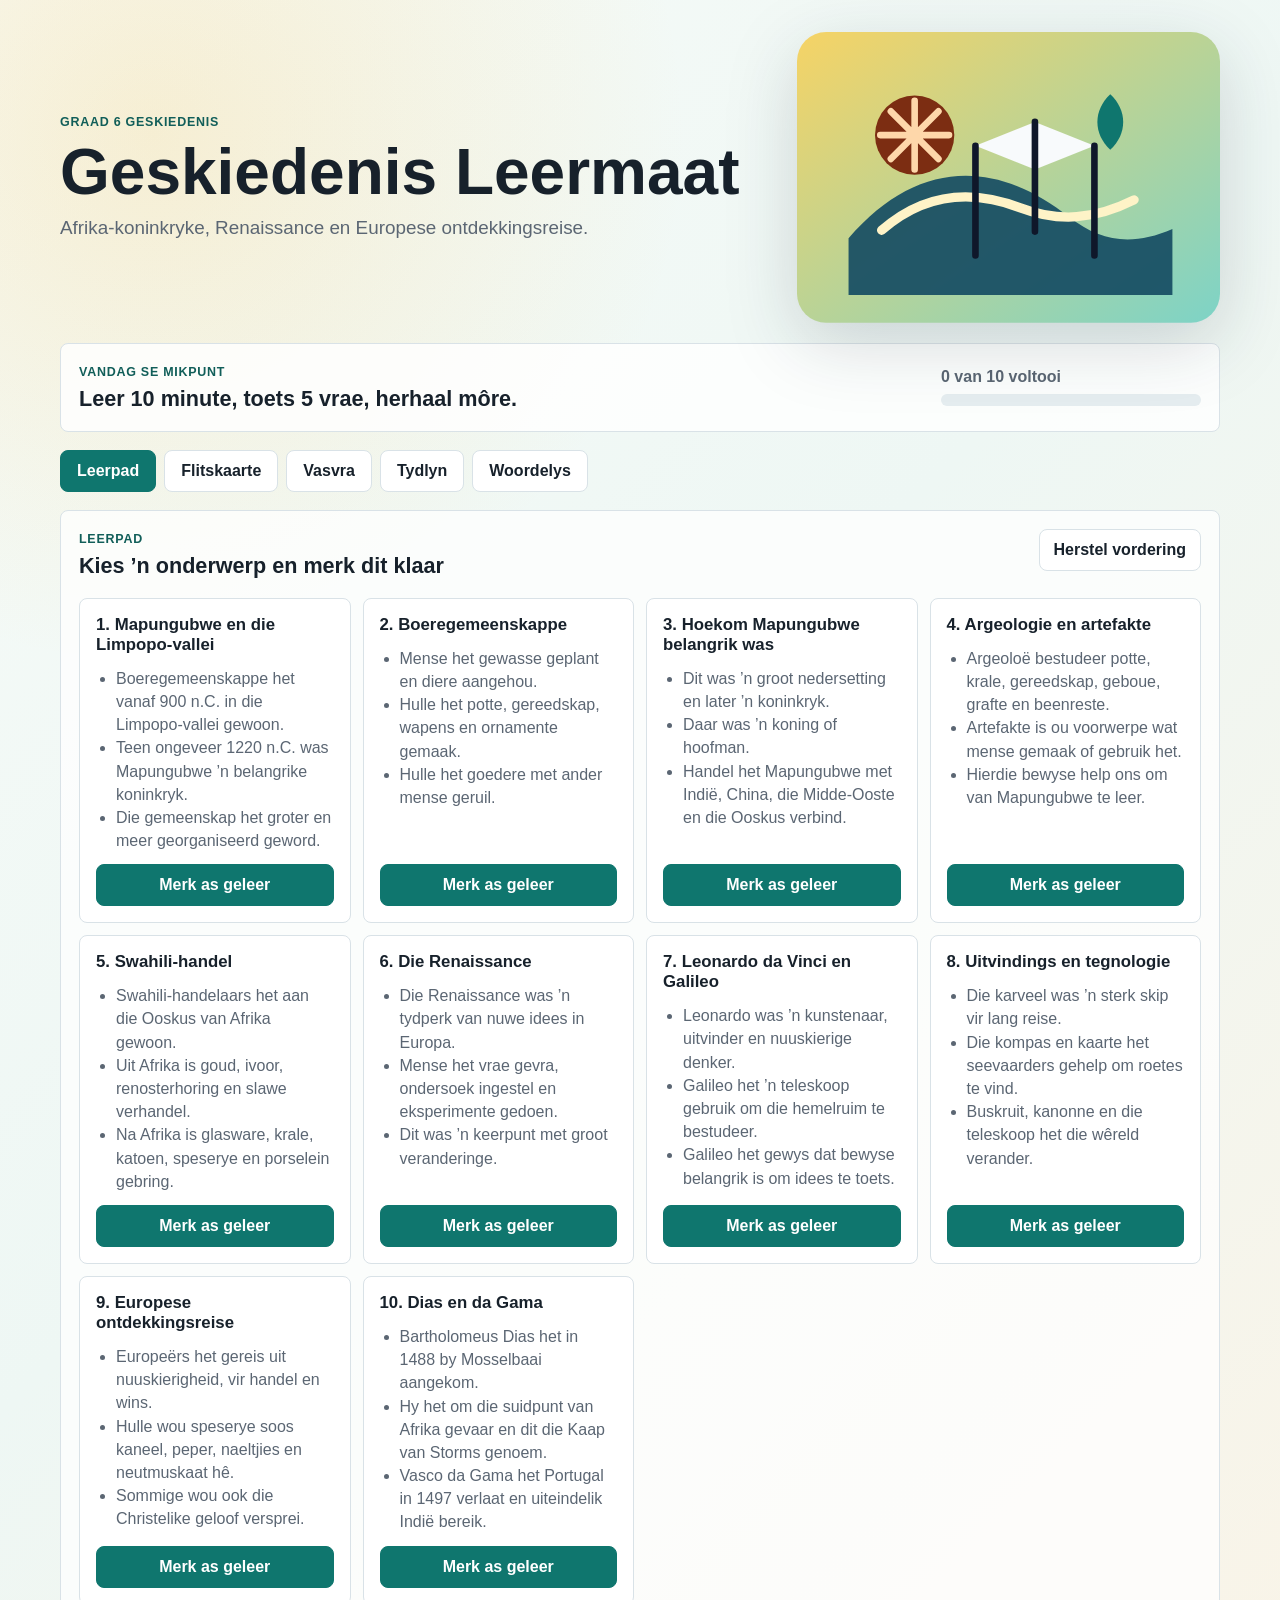
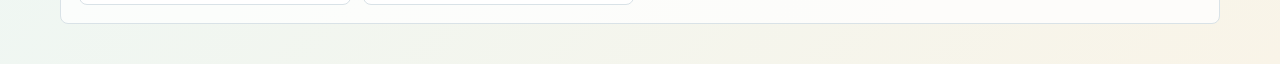
==== index.html @ b6f8f892 "Add Afrikaans history study app" ====
<!doctype html>
<html lang="af">
  <head>
    <meta charset="utf-8">
    <meta name="viewport" content="width=device-width, initial-scale=1">
    <title>Graad 6 Geskiedenis Leermaat</title>
    <link rel="stylesheet" href="styles.css">
  </head>
  <body>
    <header class="app-header">
      <div class="title-block">
        <span class="subject-chip">Graad 6 Geskiedenis</span>
        <h1>Geskiedenis Leermaat</h1>
        <p>Afrika-koninkryke, Renaissance en Europese ontdekkingsreise.</p>
      </div>
      <div class="hero-art" aria-hidden="true">
        <svg viewBox="0 0 320 220" role="img">
          <defs>
            <linearGradient id="sky" x1="0" x2="1" y1="0" y2="1">
              <stop offset="0" stop-color="#f6d365"></stop>
              <stop offset="1" stop-color="#7dd3c7"></stop>
            </linearGradient>
          </defs>
          <rect width="320" height="220" rx="22" fill="url(#sky)"></rect>
          <path d="M39 156c51-59 110-61 167-16 24 19 48 22 78 9v50H39z" fill="#164e63" opacity=".92"></path>
          <path d="M64 150c31-27 66-32 105-17 29 11 56 9 86-6" fill="none" stroke="#fef3c7" stroke-width="7" stroke-linecap="round"></path>
          <path d="M180 68l45 18-45 18-45-18z" fill="#f8fafc"></path>
          <path d="M180 68v83M135 86v83M225 86v83" stroke="#0f172a" stroke-width="5" stroke-linecap="round"></path>
          <circle cx="89" cy="78" r="30" fill="#7c2d12"></circle>
          <path d="M89 52v52M63 78h52M71 60l36 36M107 60L71 96" stroke="#fed7aa" stroke-width="5" stroke-linecap="round"></path>
          <path d="M237 47c13 12 13 30 0 42-13-12-13-30 0-42z" fill="#0f766e"></path>
        </svg>
      </div>
    </header>

    <main>
      <section class="progress-panel" aria-label="Vordering">
        <div>
          <span class="eyebrow">Vandag se mikpunt</span>
          <h2>Leer 10 minute, toets 5 vrae, herhaal môre.</h2>
        </div>
        <div class="progress-card">
          <span id="progressText">0 van 0 voltooi</span>
          <div class="progress-track">
            <span id="progressBar"></span>
          </div>
        </div>
      </section>

      <nav class="tabs" aria-label="Afdelings">
        <button class="tab is-active" data-view="learn">Leerpad</button>
        <button class="tab" data-view="cards">Flitskaarte</button>
        <button class="tab" data-view="quiz">Vasvra</button>
        <button class="tab" data-view="timeline">Tydlyn</button>
        <button class="tab" data-view="words">Woordelys</button>
      </nav>

      <section id="learn" class="view is-active" aria-labelledby="learnTitle">
        <div class="view-heading">
          <div>
            <span class="eyebrow">Leerpad</span>
            <h2 id="learnTitle">Kies ’n onderwerp en merk dit klaar</h2>
          </div>
          <button id="resetProgress" class="secondary-button" type="button">Herstel vordering</button>
        </div>
        <div id="topicGrid" class="topic-grid"></div>
      </section>

      <section id="cards" class="view" aria-labelledby="cardsTitle">
        <div class="view-heading">
          <div>
            <span class="eyebrow">Flitskaarte</span>
            <h2 id="cardsTitle">Draai die kaart om en sê die antwoord hardop</h2>
          </div>
          <div class="card-actions">
            <button id="prevCard" class="icon-button" type="button" aria-label="Vorige kaart">‹</button>
            <button id="flipCard" class="primary-button" type="button">Wys antwoord</button>
            <button id="nextCard" class="icon-button" type="button" aria-label="Volgende kaart">›</button>
          </div>
        </div>
        <article id="flashcard" class="flashcard" tabindex="0" aria-live="polite"></article>
        <p id="cardCounter" class="counter"></p>
      </section>

      <section id="quiz" class="view" aria-labelledby="quizTitle">
        <div class="view-heading">
          <div>
            <span class="eyebrow">Vasvra</span>
            <h2 id="quizTitle">Toets jou kennis</h2>
          </div>
          <button id="restartQuiz" class="secondary-button" type="button">Begin weer</button>
        </div>
        <div id="quizBox" class="quiz-box"></div>
      </section>

      <section id="timeline" class="view" aria-labelledby="timelineTitle">
        <div class="view-heading">
          <div>
            <span class="eyebrow">Tydlyn</span>
            <h2 id="timelineTitle">Plaas gebeure in volgorde</h2>
          </div>
        </div>
        <div id="timelineList" class="timeline"></div>
      </section>

      <section id="words" class="view" aria-labelledby="wordsTitle">
        <div class="view-heading">
          <div>
            <span class="eyebrow">Woordelys</span>
            <h2 id="wordsTitle">Belangrike woorde om te onthou</h2>
          </div>
          <label class="search-box">
            <span>Soek</span>
            <input id="wordSearch" type="search" placeholder="bv. artefak">
          </label>
        </div>
        <div id="wordList" class="word-list"></div>
      </section>
    </main>

    <script src="app.js"></script>
  </body>
</html>
---- styles.css ----
:root {
  color-scheme: light;
  --ink: #17212b;
  --muted: #5b6673;
  --line: #d9e2e7;
  --paper: #fbfaf7;
  --surface: #ffffff;
  --teal: #0f766e;
  --teal-dark: #115e59;
  --gold: #d97706;
  --clay: #9a3412;
  --blue: #1d4ed8;
  --green: #15803d;
  --red: #b91c1c;
  font-family: "Segoe UI", Arial, sans-serif;
}

* {
  box-sizing: border-box;
}

body {
  margin: 0;
  min-height: 100vh;
  color: var(--ink);
  background:
    radial-gradient(circle at 12% 8%, rgba(249, 196, 83, .22), transparent 28%),
    linear-gradient(135deg, #f7fbf8 0%, #eef7f4 48%, #f9f4e8 100%);
}

button,
input {
  font: inherit;
}

button {
  cursor: pointer;
}

.app-header,
main {
  width: min(1160px, calc(100% - 32px));
  margin: 0 auto;
}

.app-header {
  min-height: 300px;
  display: grid;
  grid-template-columns: minmax(0, 1.25fr) minmax(260px, .75fr);
  gap: 32px;
  align-items: center;
  padding: 32px 0 20px;
}

.title-block h1 {
  margin: 12px 0 10px;
  font-size: clamp(2.4rem, 5vw, 5.4rem);
  line-height: .95;
  letter-spacing: 0;
}

.title-block p {
  max-width: 620px;
  margin: 0;
  color: var(--muted);
  font-size: 1.18rem;
  line-height: 1.55;
}

.subject-chip,
.eyebrow {
  display: inline-flex;
  width: fit-content;
  color: var(--teal-dark);
  font-weight: 800;
  text-transform: uppercase;
  letter-spacing: .06em;
  font-size: .78rem;
}

.hero-art svg {
  display: block;
  width: 100%;
  filter: drop-shadow(0 20px 35px rgba(15, 23, 42, .16));
}

main {
  padding-bottom: 40px;
}

.progress-panel {
  display: flex;
  justify-content: space-between;
  gap: 24px;
  align-items: center;
  background: rgba(255, 255, 255, .84);
  border: 1px solid var(--line);
  border-radius: 8px;
  padding: 18px;
}

.progress-panel h2,
.view-heading h2 {
  margin: 6px 0 0;
  font-size: 1.35rem;
  line-height: 1.25;
}

.progress-card {
  min-width: 260px;
}

.progress-card span {
  display: block;
  margin-bottom: 8px;
  color: var(--muted);
  font-weight: 700;
}

.progress-track {
  height: 12px;
  overflow: hidden;
  background: #e5edf0;
  border-radius: 999px;
}

.progress-track span {
  display: block;
  width: 0;
  height: 100%;
  background: linear-gradient(90deg, var(--teal), var(--gold));
  transition: width .25s ease;
}

.tabs {
  display: flex;
  gap: 8px;
  overflow-x: auto;
  padding: 18px 0;
}

.tab,
.primary-button,
.secondary-button,
.icon-button {
  border: 1px solid var(--line);
  border-radius: 8px;
  background: var(--surface);
  color: var(--ink);
  min-height: 42px;
  font-weight: 800;
}

.tab {
  padding: 0 16px;
  white-space: nowrap;
}

.tab.is-active,
.primary-button {
  color: #fff;
  background: var(--teal);
  border-color: var(--teal);
}

.secondary-button {
  padding: 0 14px;
}

.icon-button {
  width: 44px;
  font-size: 1.7rem;
  line-height: 1;
}

.view {
  display: none;
  background: rgba(255, 255, 255, .76);
  border: 1px solid var(--line);
  border-radius: 8px;
  padding: 18px;
}

.view.is-active {
  display: block;
}

.view-heading {
  display: flex;
  justify-content: space-between;
  align-items: flex-start;
  gap: 18px;
  margin-bottom: 18px;
}

.topic-grid {
  display: grid;
  grid-template-columns: repeat(auto-fit, minmax(245px, 1fr));
  gap: 12px;
}

.topic-card {
  min-height: 220px;
  display: flex;
  flex-direction: column;
  gap: 12px;
  background: var(--surface);
  border: 1px solid var(--line);
  border-radius: 8px;
  padding: 16px;
}

.topic-card h3 {
  margin: 0;
  font-size: 1.05rem;
}

.topic-card ul {
  margin: 0;
  padding-left: 20px;
  color: var(--muted);
  line-height: 1.45;
}

.topic-card button {
  margin-top: auto;
}

.topic-card.is-done {
  border-color: rgba(21, 128, 61, .45);
  box-shadow: inset 0 0 0 2px rgba(21, 128, 61, .08);
}

.card-actions {
  display: flex;
  gap: 8px;
  align-items: center;
}

.primary-button {
  padding: 0 16px;
}

.flashcard {
  display: grid;
  place-items: center;
  min-height: 280px;
  padding: 30px;
  border-radius: 8px;
  border: 1px solid #c9d8de;
  background:
    linear-gradient(135deg, rgba(15, 118, 110, .08), rgba(217, 119, 6, .12)),
    var(--surface);
  text-align: center;
}

.flashcard h3 {
  max-width: 720px;
  margin: 0;
  font-size: clamp(1.65rem, 3vw, 2.6rem);
  line-height: 1.15;
}

.flashcard p {
  max-width: 720px;
  margin: 12px 0 0;
  color: var(--muted);
  font-size: 1.12rem;
  line-height: 1.5;
}

.counter {
  color: var(--muted);
  font-weight: 700;
}

.quiz-box {
  display: grid;
  gap: 14px;
}

.quiz-question {
  background: var(--surface);
  border: 1px solid var(--line);
  border-radius: 8px;
  padding: 18px;
}

.quiz-question h3 {
  margin: 0 0 16px;
  font-size: 1.35rem;
}

.answers {
  display: grid;
  grid-template-columns: repeat(auto-fit, minmax(210px, 1fr));
  gap: 10px;
}

.answer {
  min-height: 54px;
  padding: 12px;
  text-align: left;
}

.answer.correct {
  color: #fff;
  background: var(--green);
  border-color: var(--green);
}

.answer.wrong {
  color: #fff;
  background: var(--red);
  border-color: var(--red);
}

.feedback {
  min-height: 28px;
  color: var(--muted);
  font-weight: 800;
}

.timeline {
  display: grid;
  gap: 10px;
}

.timeline-item {
  display: grid;
  grid-template-columns: 150px minmax(0, 1fr);
  gap: 14px;
  align-items: start;
  background: var(--surface);
  border: 1px solid var(--line);
  border-radius: 8px;
  padding: 14px;
}

.timeline-item strong {
  color: var(--clay);
}

.timeline-item p {
  margin: 0;
  color: var(--muted);
  line-height: 1.45;
}

.search-box {
  display: flex;
  align-items: center;
  gap: 8px;
  color: var(--muted);
  font-weight: 800;
}

.search-box input {
  min-height: 42px;
  width: min(300px, 48vw);
  border: 1px solid var(--line);
  border-radius: 8px;
  padding: 0 12px;
}

.word-list {
  display: grid;
  grid-template-columns: repeat(auto-fit, minmax(230px, 1fr));
  gap: 12px;
}

.word-card {
  background: var(--surface);
  border: 1px solid var(--line);
  border-radius: 8px;
  padding: 16px;
}

.word-card h3 {
  margin: 0 0 8px;
  color: var(--blue);
}

.word-card p {
  margin: 0;
  color: var(--muted);
  line-height: 1.45;
}

@media (max-width: 760px) {
  .app-header {
    grid-template-columns: 1fr;
    min-height: auto;
  }

  .hero-art {
    max-width: 360px;
  }

  .progress-panel,
  .view-heading {
    flex-direction: column;
    align-items: stretch;
  }

  .progress-card {
    min-width: 0;
  }

  .timeline-item {
    grid-template-columns: 1fr;
  }

  .card-actions {
    flex-wrap: wrap;
  }
}
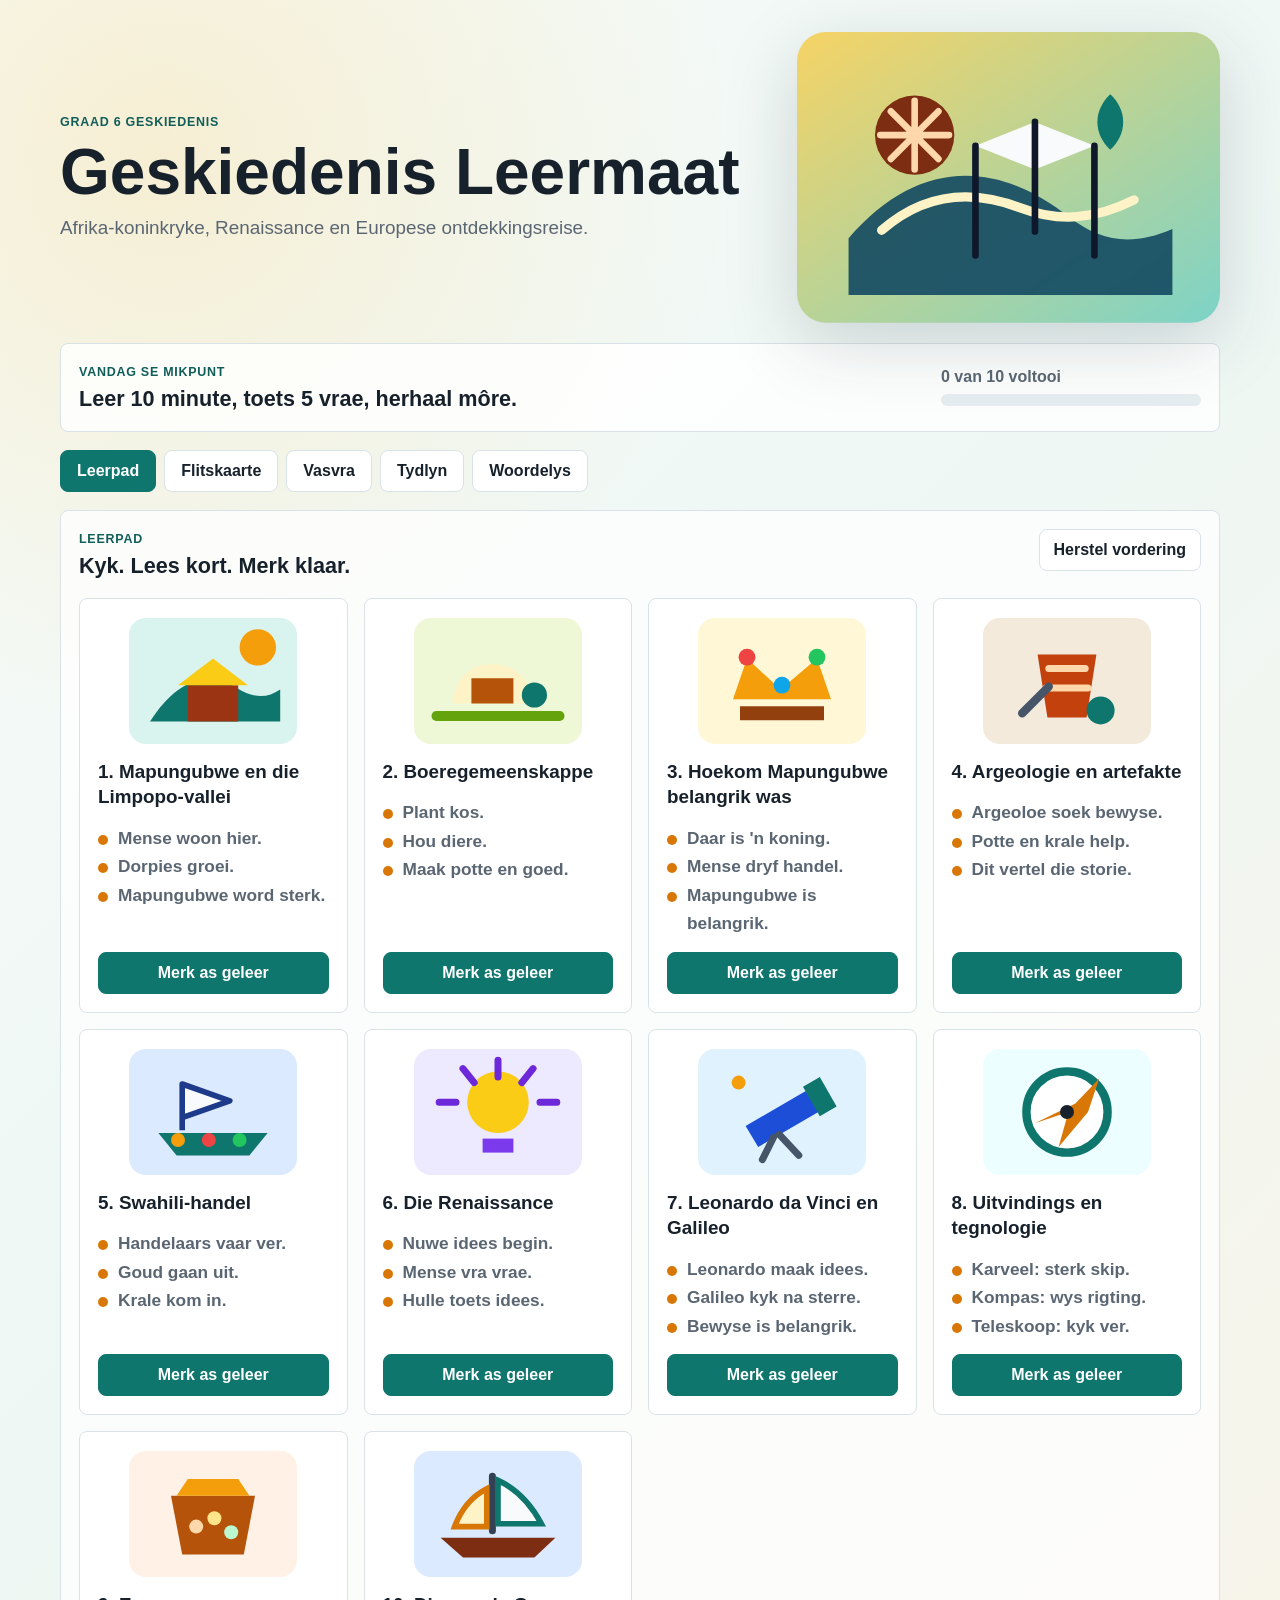
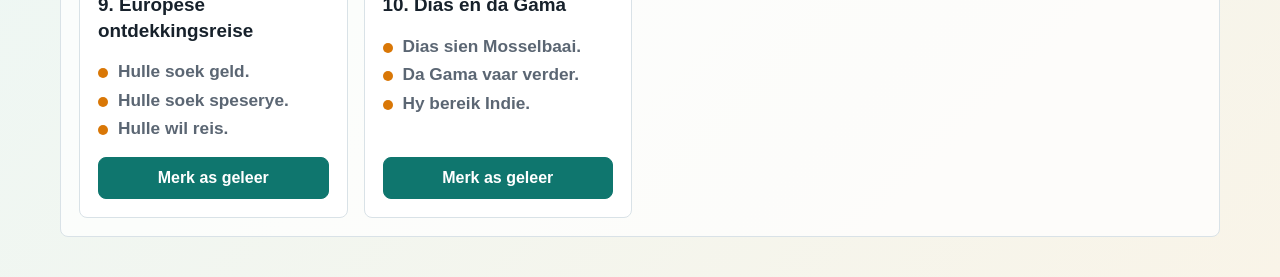
==== commit cab88ff2: "Make study path more visual" ====
--- a/index.html
+++ b/index.html
@@ -59,7 +59,7 @@
         <div class="view-heading">
           <div>
             <span class="eyebrow">Leerpad</span>
-            <h2 id="learnTitle">Kies ’n onderwerp en merk dit klaar</h2>
+            <h2 id="learnTitle">Kyk. Lees kort. Merk klaar.</h2>
           </div>
           <button id="resetProgress" class="secondary-button" type="button">Herstel vordering</button>
         </div>
--- a/styles.css
+++ b/styles.css
@@ -12,7 +12,7 @@
   --blue: #1d4ed8;
   --green: #15803d;
   --red: #b91c1c;
-  font-family: "Segoe UI", Arial, sans-serif;
+  font-family: Verdana, "Segoe UI", Arial, sans-serif;
 }
 
 * {
@@ -195,31 +195,63 @@
 
 .topic-grid {
   display: grid;
-  grid-template-columns: repeat(auto-fit, minmax(245px, 1fr));
-  gap: 12px;
+  grid-template-columns: repeat(auto-fit, minmax(260px, 1fr));
+  gap: 16px;
 }
 
 .topic-card {
-  min-height: 220px;
+  min-height: 315px;
   display: flex;
   flex-direction: column;
-  gap: 12px;
+  gap: 14px;
   background: var(--surface);
   border: 1px solid var(--line);
   border-radius: 8px;
-  padding: 16px;
+  padding: 18px;
+}
+
+.topic-visual {
+  display: grid;
+  place-items: center;
+  min-height: 128px;
+}
+
+.topic-visual svg {
+  display: block;
+  width: min(100%, 168px);
+  height: auto;
 }
 
 .topic-card h3 {
   margin: 0;
-  font-size: 1.05rem;
+  font-size: 1.18rem;
+  line-height: 1.35;
 }
 
 .topic-card ul {
   margin: 0;
-  padding-left: 20px;
-  color: var(--muted);
-  line-height: 1.45;
+  padding-left: 0;
+  list-style: none;
+  color: var(--muted);
+  line-height: 1.65;
+  font-size: 1.08rem;
+  font-weight: 700;
+}
+
+.topic-card li {
+  display: flex;
+  gap: 10px;
+  align-items: flex-start;
+}
+
+.topic-card li::before {
+  content: "";
+  flex: 0 0 10px;
+  width: 10px;
+  height: 10px;
+  margin-top: .65em;
+  border-radius: 50%;
+  background: var(--gold);
 }
 
 .topic-card button {
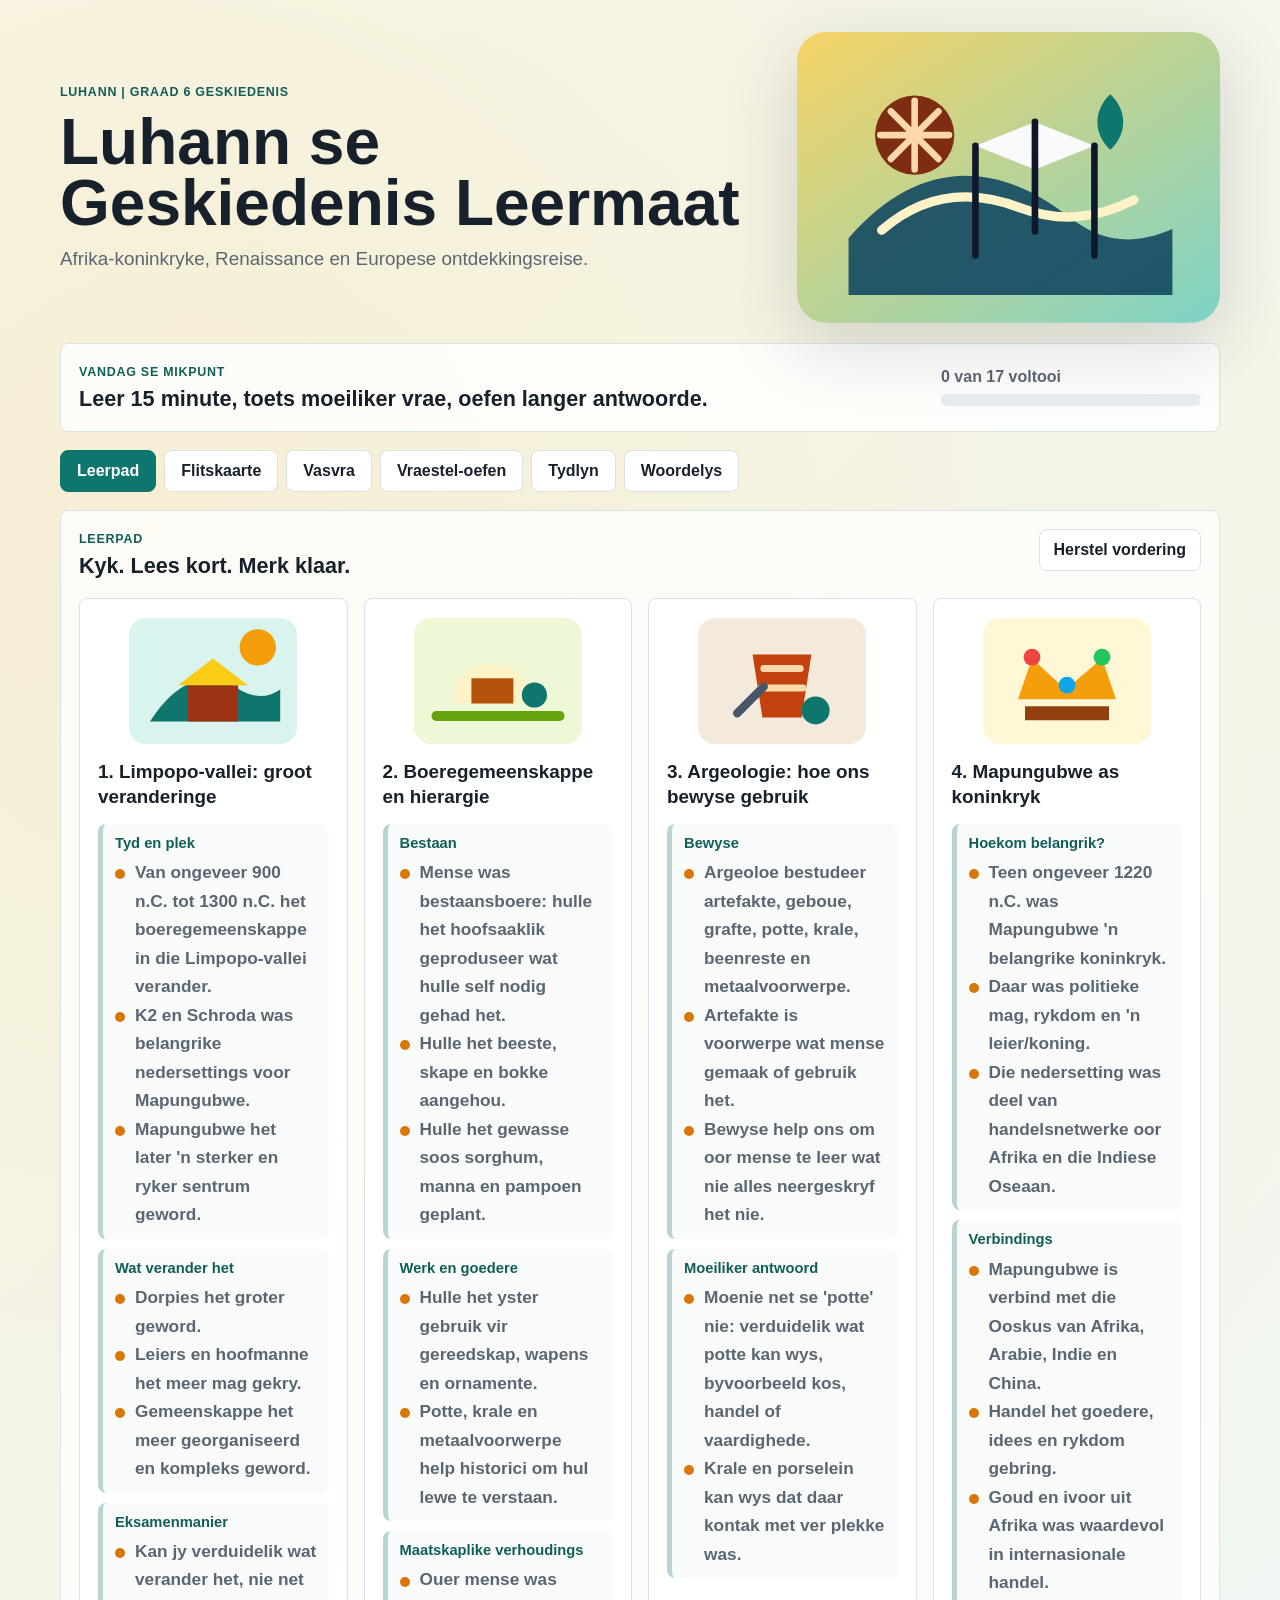
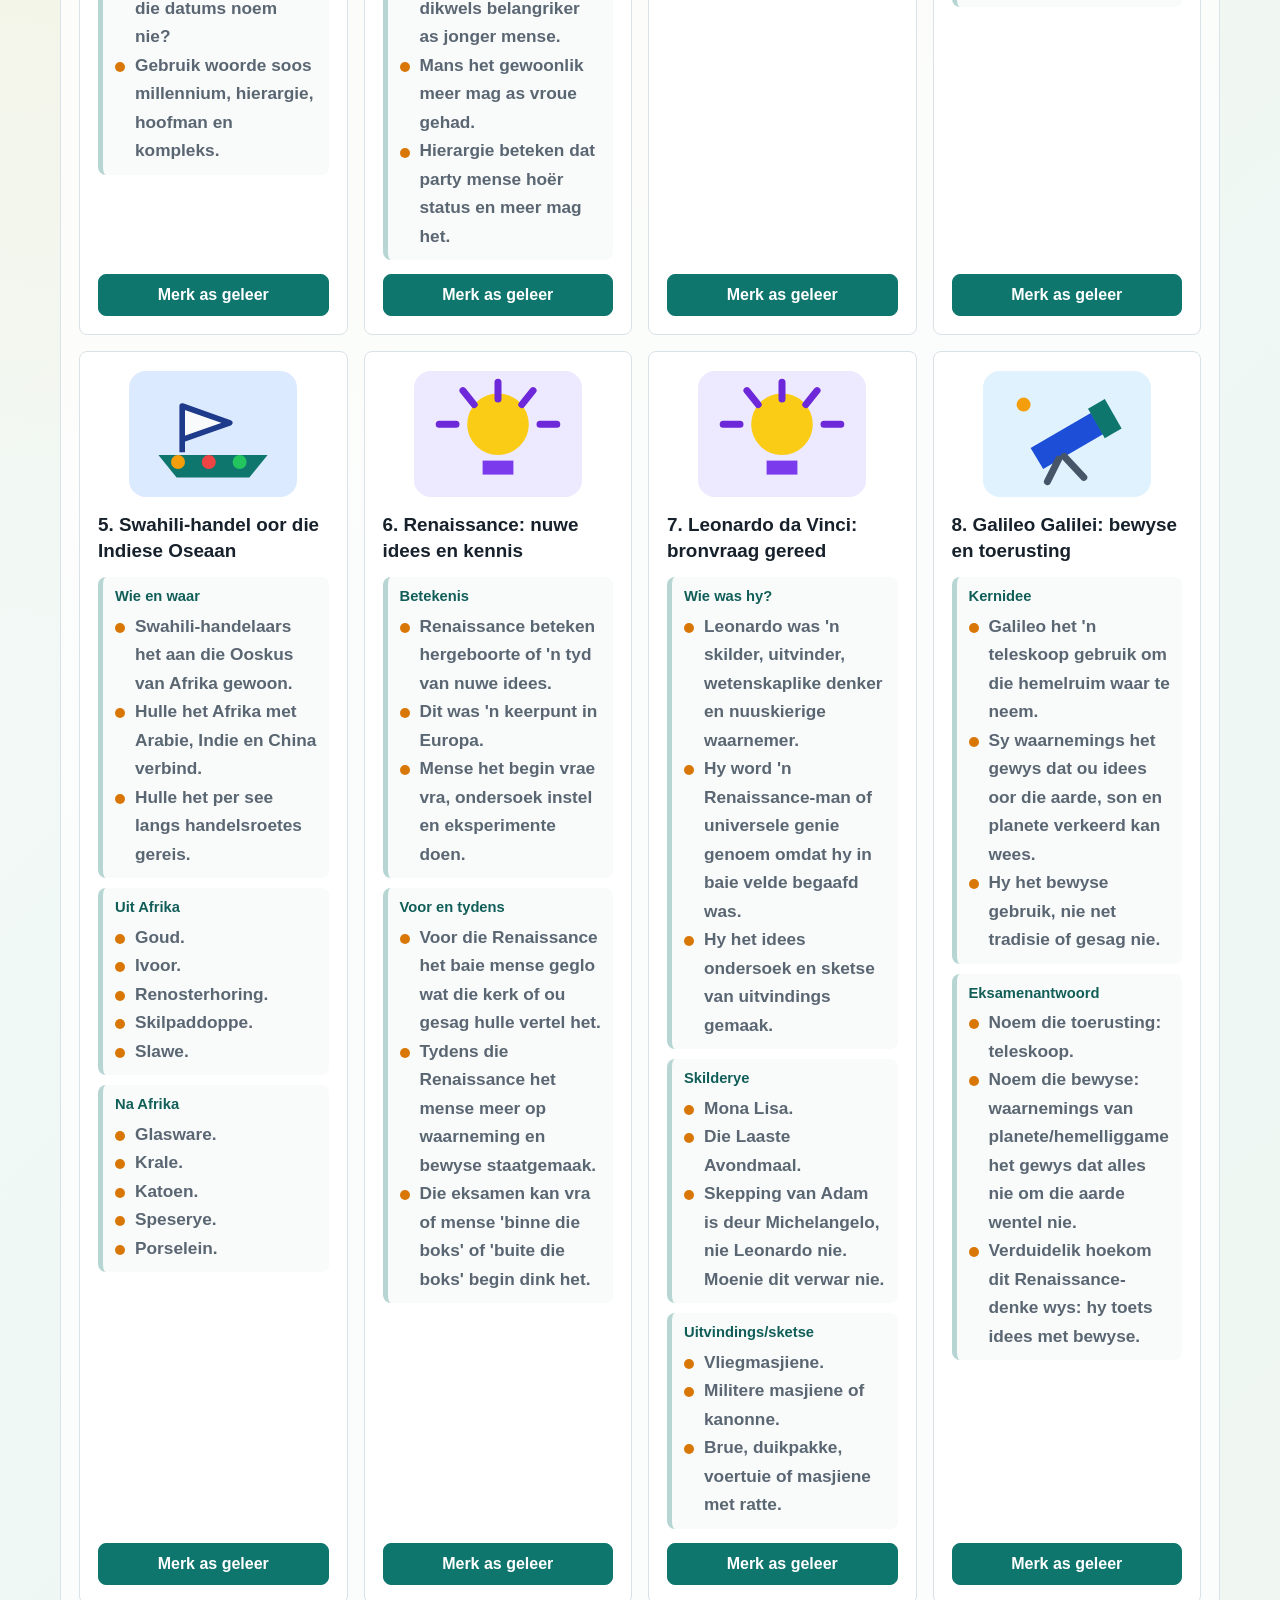
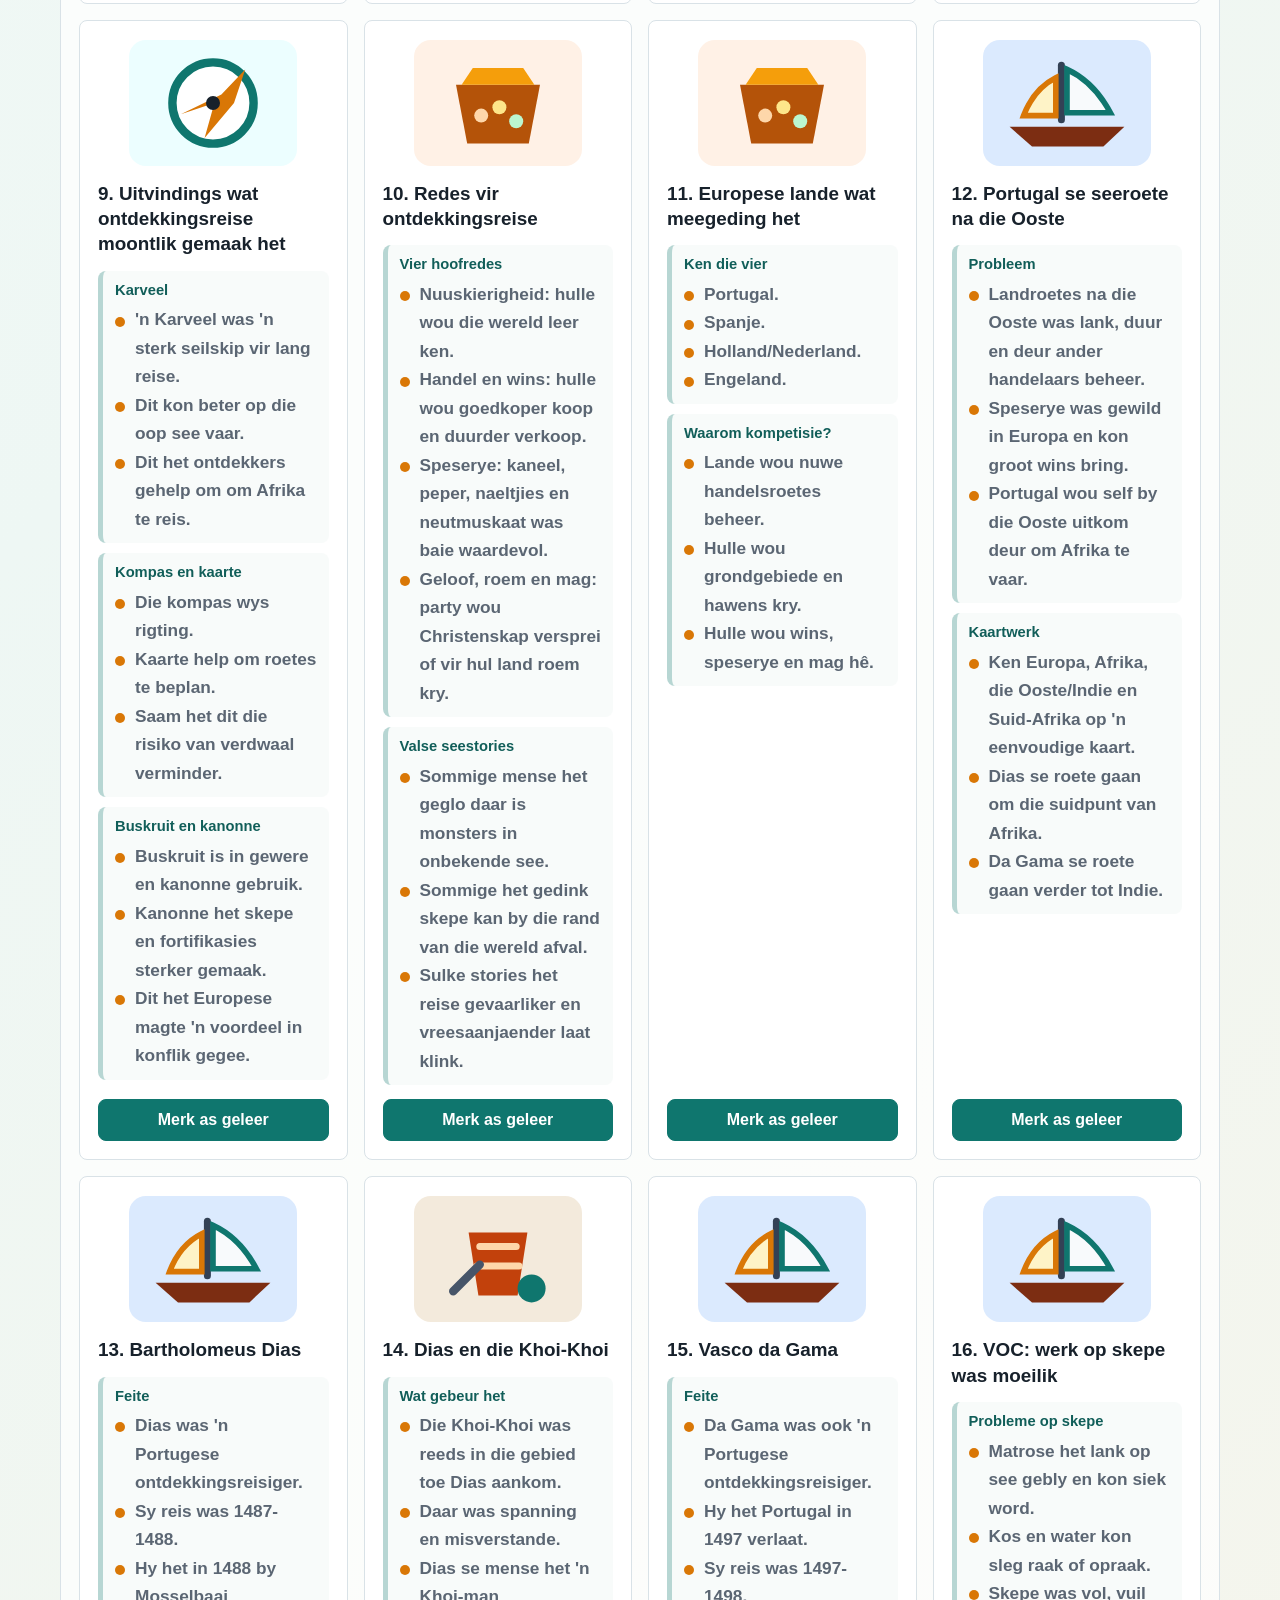
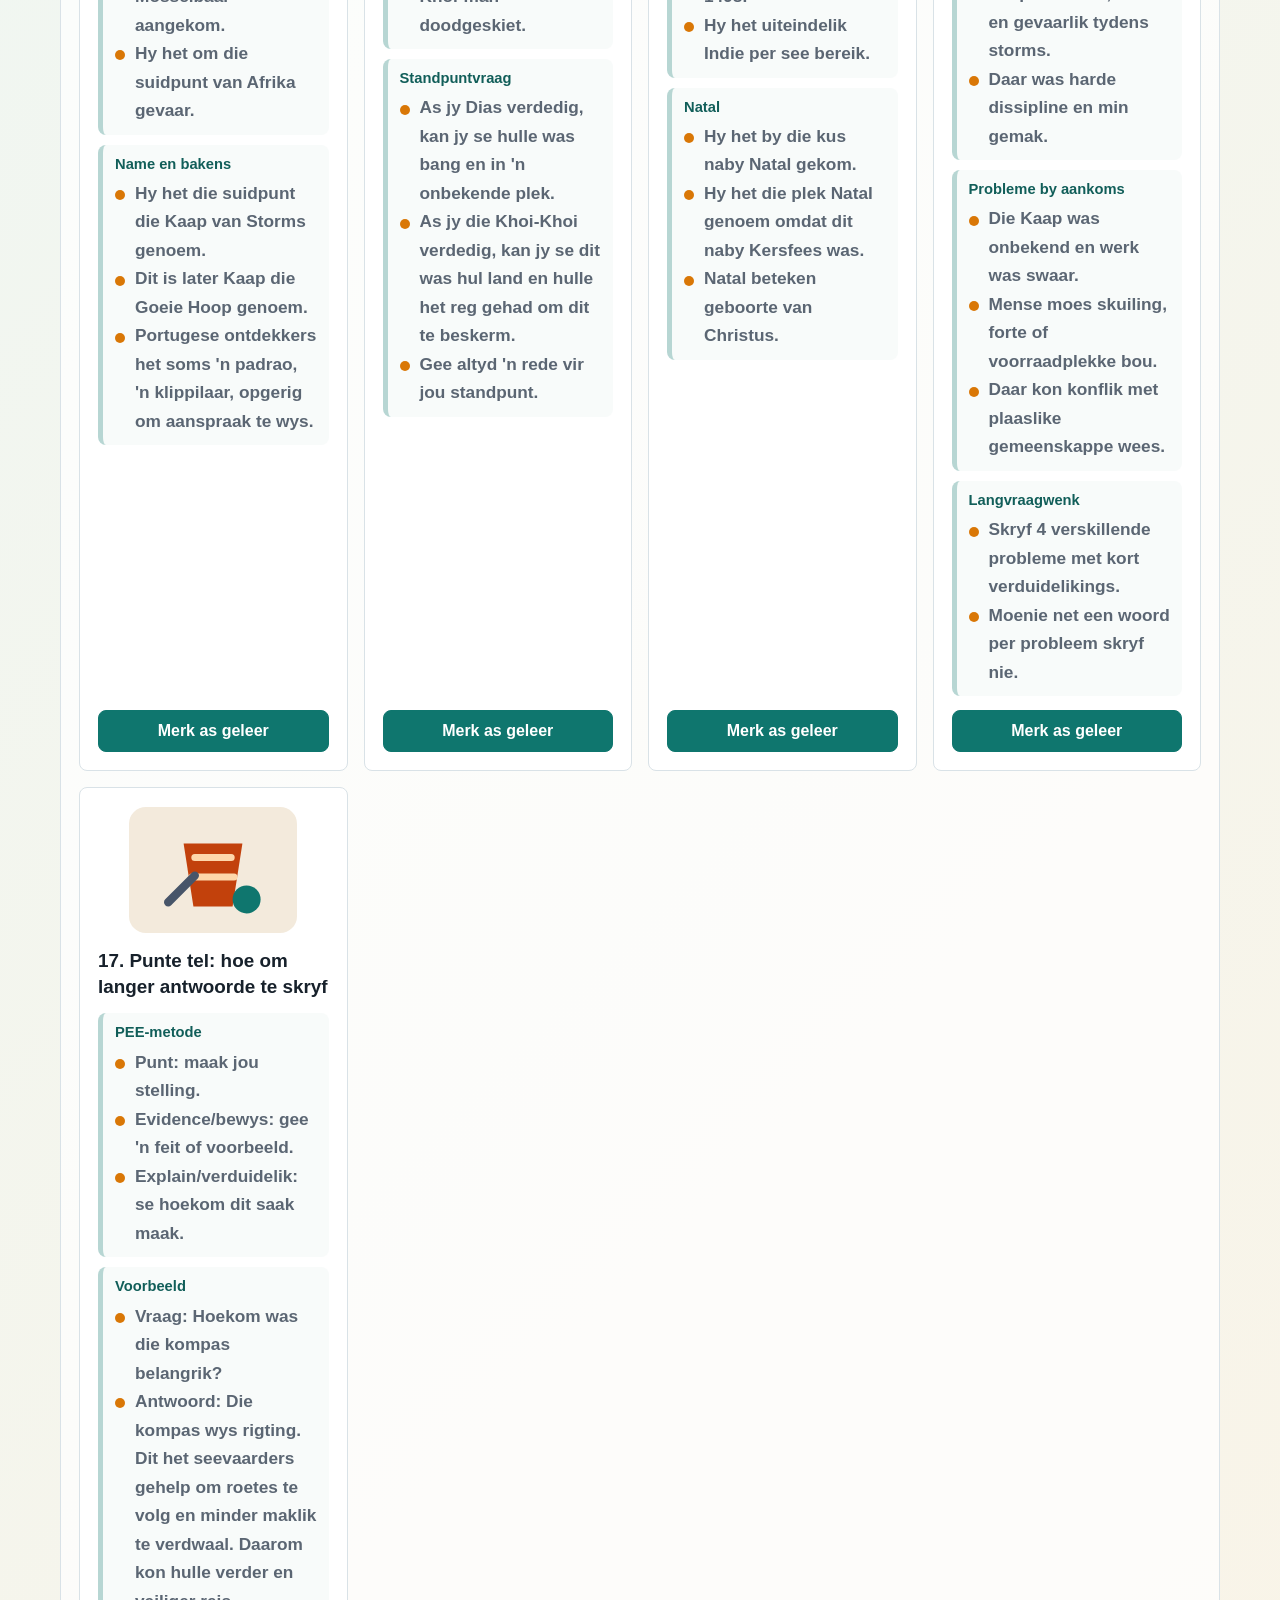
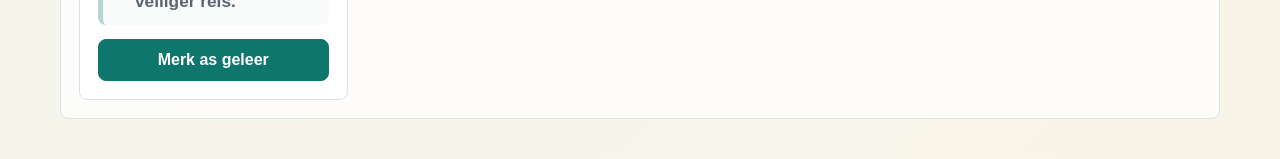
==== commit fed12db4: "Prepare exam study content" ====
--- a/index.html
+++ b/index.html
@@ -3,14 +3,14 @@
   <head>
     <meta charset="utf-8">
     <meta name="viewport" content="width=device-width, initial-scale=1">
-    <title>Graad 6 Geskiedenis Leermaat</title>
+    <title>Luhann se Geskiedenis Leermaat</title>
     <link rel="stylesheet" href="styles.css">
   </head>
   <body>
     <header class="app-header">
       <div class="title-block">
-        <span class="subject-chip">Graad 6 Geskiedenis</span>
-        <h1>Geskiedenis Leermaat</h1>
+        <span class="subject-chip">Luhann | Graad 6 Geskiedenis</span>
+        <h1>Luhann se Geskiedenis Leermaat</h1>
         <p>Afrika-koninkryke, Renaissance en Europese ontdekkingsreise.</p>
       </div>
       <div class="hero-art" aria-hidden="true">
@@ -37,7 +37,7 @@
       <section class="progress-panel" aria-label="Vordering">
         <div>
           <span class="eyebrow">Vandag se mikpunt</span>
-          <h2>Leer 10 minute, toets 5 vrae, herhaal môre.</h2>
+          <h2>Leer 15 minute, toets moeiliker vrae, oefen langer antwoorde.</h2>
         </div>
         <div class="progress-card">
           <span id="progressText">0 van 0 voltooi</span>
@@ -51,6 +51,7 @@
         <button class="tab is-active" data-view="learn">Leerpad</button>
         <button class="tab" data-view="cards">Flitskaarte</button>
         <button class="tab" data-view="quiz">Vasvra</button>
+        <button class="tab" data-view="practice">Vraestel-oefen</button>
         <button class="tab" data-view="timeline">Tydlyn</button>
         <button class="tab" data-view="words">Woordelys</button>
       </nav>
@@ -70,12 +71,12 @@
         <div class="view-heading">
           <div>
             <span class="eyebrow">Flitskaarte</span>
-            <h2 id="cardsTitle">Draai die kaart om en sê die antwoord hardop</h2>
+            <h2 id="cardsTitle">Draai die kaart om en sê die antwoord volledig hardop</h2>
           </div>
           <div class="card-actions">
-            <button id="prevCard" class="icon-button" type="button" aria-label="Vorige kaart">‹</button>
+            <button id="prevCard" class="icon-button" type="button" aria-label="Vorige kaart">&lsaquo;</button>
             <button id="flipCard" class="primary-button" type="button">Wys antwoord</button>
-            <button id="nextCard" class="icon-button" type="button" aria-label="Volgende kaart">›</button>
+            <button id="nextCard" class="icon-button" type="button" aria-label="Volgende kaart">&rsaquo;</button>
           </div>
         </div>
         <article id="flashcard" class="flashcard" tabindex="0" aria-live="polite"></article>
@@ -91,6 +92,16 @@
           <button id="restartQuiz" class="secondary-button" type="button">Begin weer</button>
         </div>
         <div id="quizBox" class="quiz-box"></div>
+      </section>
+
+      <section id="practice" class="view" aria-labelledby="practiceTitle">
+        <div class="view-heading">
+          <div>
+            <span class="eyebrow">Vraestel-oefen</span>
+            <h2 id="practiceTitle">Oefen antwoorde wat punte tel</h2>
+          </div>
+        </div>
+        <div id="practiceList" class="practice-list"></div>
       </section>
 
       <section id="timeline" class="view" aria-labelledby="timelineTitle">
--- a/styles.css
+++ b/styles.css
@@ -200,7 +200,7 @@
 }
 
 .topic-card {
-  min-height: 315px;
+  min-height: 430px;
   display: flex;
   flex-direction: column;
   gap: 14px;
@@ -236,6 +236,25 @@
   line-height: 1.65;
   font-size: 1.08rem;
   font-weight: 700;
+}
+
+.topic-groups {
+  display: grid;
+  gap: 10px;
+}
+
+.mini-section {
+  border-left: 5px solid rgba(15, 118, 110, .28);
+  background: #f8fbfa;
+  border-radius: 8px;
+  padding: 10px 12px;
+}
+
+.mini-section h4 {
+  margin: 0 0 6px;
+  color: var(--teal-dark);
+  font-size: .92rem;
+  line-height: 1.25;
 }
 
 .topic-card li {
@@ -401,22 +420,53 @@
   gap: 12px;
 }
 
-.word-card {
+.word-card,
+.practice-card {
   background: var(--surface);
   border: 1px solid var(--line);
   border-radius: 8px;
   padding: 16px;
 }
 
-.word-card h3 {
+.word-card h3,
+.practice-card h3 {
   margin: 0 0 8px;
   color: var(--blue);
 }
 
-.word-card p {
+.word-card p,
+.practice-card p {
   margin: 0;
   color: var(--muted);
   line-height: 1.45;
+}
+
+.practice-list {
+  display: grid;
+  gap: 12px;
+}
+
+.practice-card {
+  display: grid;
+  gap: 10px;
+}
+
+.practice-card ul {
+  margin: 0;
+  padding-left: 20px;
+  color: var(--muted);
+  line-height: 1.55;
+  font-weight: 700;
+}
+
+.practice-meta {
+  width: fit-content;
+  border-radius: 999px;
+  background: #ecfeff;
+  color: var(--teal-dark);
+  padding: 4px 10px;
+  font-size: .8rem;
+  font-weight: 800;
 }
 
 @media (max-width: 760px) {
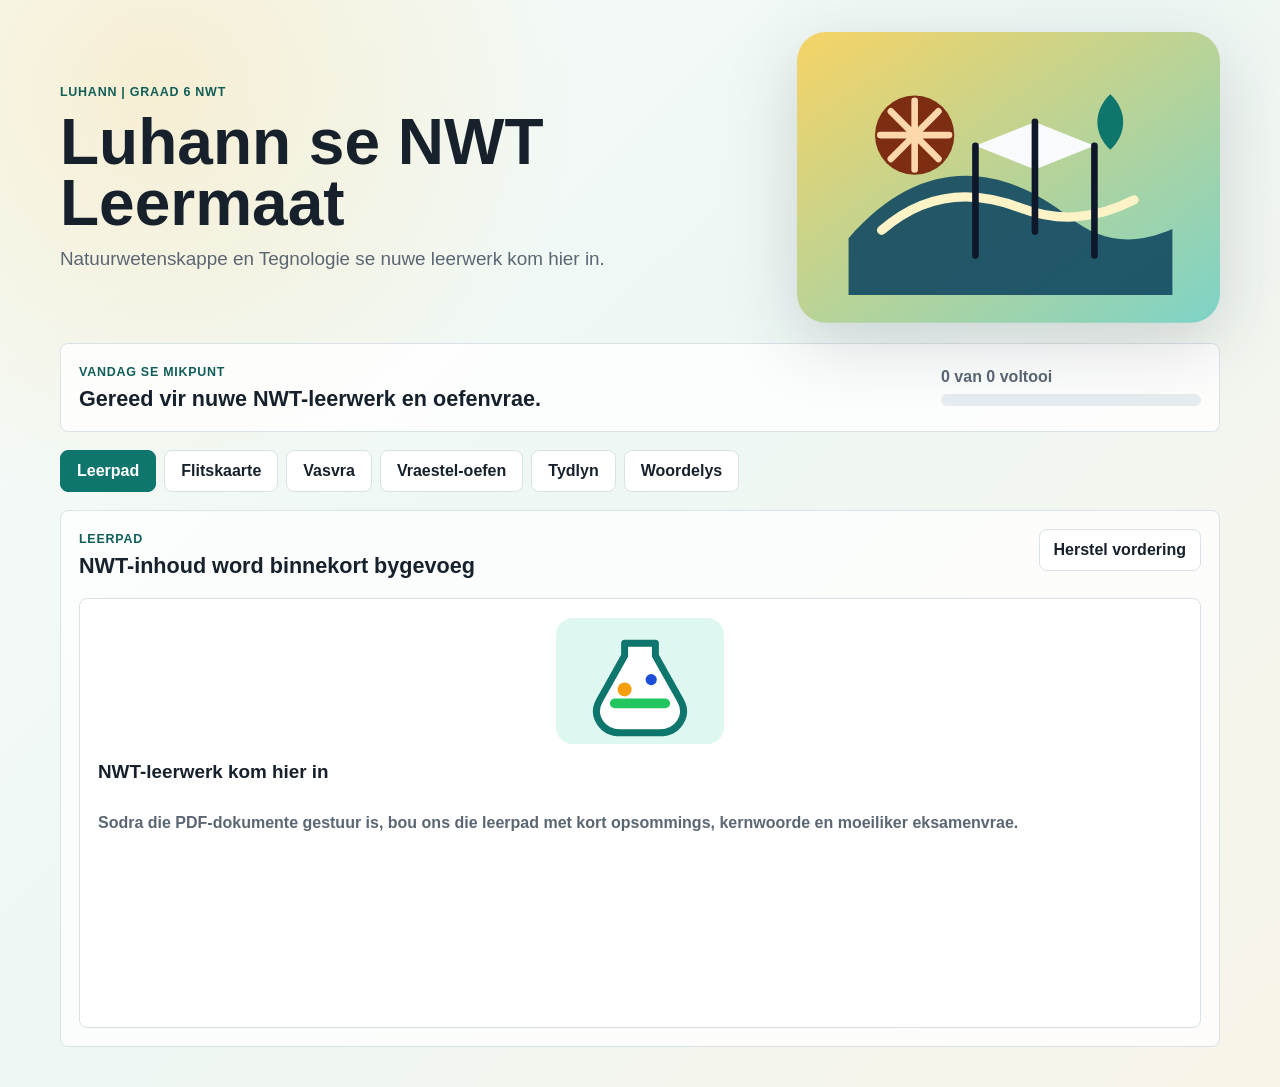
==== commit 5616d5a5: "Reset app for NWT content" ====
--- a/index.html
+++ b/index.html
@@ -3,15 +3,15 @@
   <head>
     <meta charset="utf-8">
     <meta name="viewport" content="width=device-width, initial-scale=1">
-    <title>Luhann se Geskiedenis Leermaat</title>
+    <title>Luhann se NWT Leermaat</title>
     <link rel="stylesheet" href="styles.css">
   </head>
   <body>
     <header class="app-header">
       <div class="title-block">
-        <span class="subject-chip">Luhann | Graad 6 Geskiedenis</span>
-        <h1>Luhann se Geskiedenis Leermaat</h1>
-        <p>Afrika-koninkryke, Renaissance en Europese ontdekkingsreise.</p>
+        <span class="subject-chip">Luhann | Graad 6 NWT</span>
+        <h1>Luhann se NWT Leermaat</h1>
+        <p>Natuurwetenskappe en Tegnologie se nuwe leerwerk kom hier in.</p>
       </div>
       <div class="hero-art" aria-hidden="true">
         <svg viewBox="0 0 320 220" role="img">
@@ -37,7 +37,7 @@
       <section class="progress-panel" aria-label="Vordering">
         <div>
           <span class="eyebrow">Vandag se mikpunt</span>
-          <h2>Leer 15 minute, toets moeiliker vrae, oefen langer antwoorde.</h2>
+          <h2>Gereed vir nuwe NWT-leerwerk en oefenvrae.</h2>
         </div>
         <div class="progress-card">
           <span id="progressText">0 van 0 voltooi</span>
@@ -60,7 +60,7 @@
         <div class="view-heading">
           <div>
             <span class="eyebrow">Leerpad</span>
-            <h2 id="learnTitle">Kyk. Lees kort. Merk klaar.</h2>
+            <h2 id="learnTitle">NWT-inhoud word binnekort bygevoeg</h2>
           </div>
           <button id="resetProgress" class="secondary-button" type="button">Herstel vordering</button>
         </div>
@@ -71,7 +71,7 @@
         <div class="view-heading">
           <div>
             <span class="eyebrow">Flitskaarte</span>
-            <h2 id="cardsTitle">Draai die kaart om en sê die antwoord volledig hardop</h2>
+            <h2 id="cardsTitle">Flitskaarte vir nuwe NWT-werk</h2>
           </div>
           <div class="card-actions">
             <button id="prevCard" class="icon-button" type="button" aria-label="Vorige kaart">&lsaquo;</button>
@@ -98,7 +98,7 @@
         <div class="view-heading">
           <div>
             <span class="eyebrow">Vraestel-oefen</span>
-            <h2 id="practiceTitle">Oefen antwoorde wat punte tel</h2>
+            <h2 id="practiceTitle">Modelantwoorde kom uit die nuwe NWT-dokumente</h2>
           </div>
         </div>
         <div id="practiceList" class="practice-list"></div>
@@ -108,7 +108,7 @@
         <div class="view-heading">
           <div>
             <span class="eyebrow">Tydlyn</span>
-            <h2 id="timelineTitle">Plaas gebeure in volgorde</h2>
+            <h2 id="timelineTitle">Prosesse en stappe in volgorde</h2>
           </div>
         </div>
         <div id="timelineList" class="timeline"></div>
@@ -118,11 +118,11 @@
         <div class="view-heading">
           <div>
             <span class="eyebrow">Woordelys</span>
-            <h2 id="wordsTitle">Belangrike woorde om te onthou</h2>
+            <h2 id="wordsTitle">NWT-woorde om te onthou</h2>
           </div>
           <label class="search-box">
             <span>Soek</span>
-            <input id="wordSearch" type="search" placeholder="bv. artefak">
+            <input id="wordSearch" type="search" placeholder="bv. energie">
           </label>
         </div>
         <div id="wordList" class="word-list"></div>
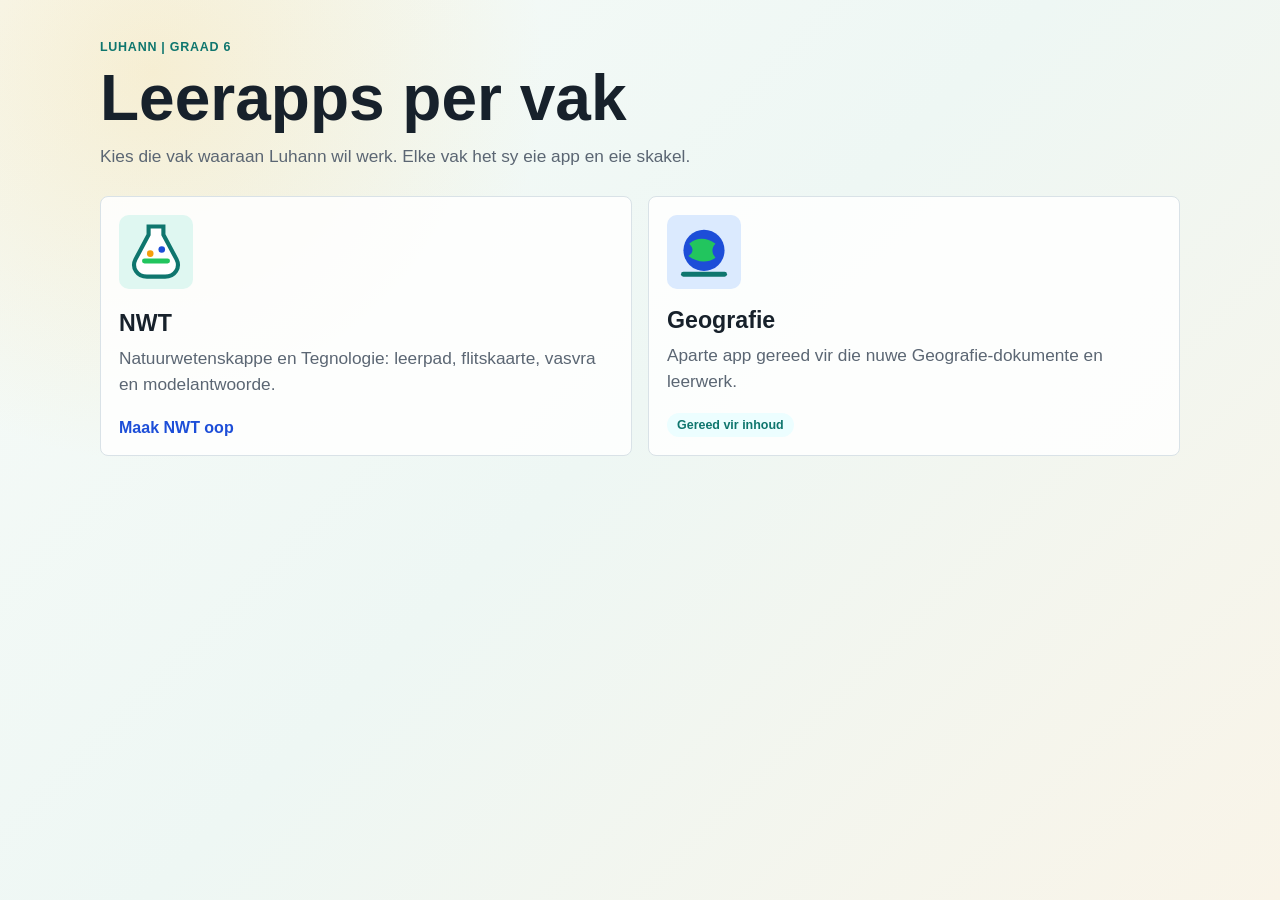
==== commit 9c15c6fe: "Split Luhann apps by subject" ====
--- a/index.html
+++ b/index.html
@@ -3,132 +3,156 @@
   <head>
     <meta charset="utf-8">
     <meta name="viewport" content="width=device-width, initial-scale=1">
-    <title>Luhann se NWT Leermaat</title>
-    <link rel="stylesheet" href="styles.css">
+    <title>Luhann se Leerapps</title>
+    <style>
+      :root {
+        color-scheme: light;
+        --ink: #17212b;
+        --muted: #5b6673;
+        --line: #d9e2e7;
+        --surface: #ffffff;
+        --teal: #0f766e;
+        --gold: #d97706;
+        --blue: #1d4ed8;
+        font-family: Verdana, "Segoe UI", Arial, sans-serif;
+      }
+
+      * {
+        box-sizing: border-box;
+      }
+
+      body {
+        min-height: 100vh;
+        margin: 0;
+        color: var(--ink);
+        background:
+          radial-gradient(circle at 12% 8%, rgba(249, 196, 83, .22), transparent 28%),
+          linear-gradient(135deg, #f7fbf8 0%, #eef7f4 48%, #f9f4e8 100%);
+      }
+
+      main {
+        width: min(1080px, calc(100% - 32px));
+        margin: 0 auto;
+        padding: 40px 0;
+      }
+
+      header {
+        display: grid;
+        gap: 14px;
+        margin-bottom: 24px;
+      }
+
+      .eyebrow {
+        color: var(--teal);
+        font-size: .78rem;
+        font-weight: 800;
+        letter-spacing: .06em;
+        text-transform: uppercase;
+      }
+
+      h1 {
+        margin: 0;
+        font-size: clamp(2.4rem, 5vw, 5rem);
+        line-height: .95;
+      }
+
+      p {
+        max-width: 720px;
+        margin: 0;
+        color: var(--muted);
+        font-size: 1.08rem;
+        line-height: 1.55;
+      }
+
+      .subjects {
+        display: grid;
+        grid-template-columns: repeat(auto-fit, minmax(250px, 1fr));
+        gap: 16px;
+        margin-top: 26px;
+      }
+
+      .subject-card {
+        min-height: 230px;
+        display: grid;
+        align-content: space-between;
+        gap: 18px;
+        padding: 18px;
+        border: 1px solid var(--line);
+        border-radius: 8px;
+        background: rgba(255, 255, 255, .86);
+        text-decoration: none;
+        color: inherit;
+      }
+
+      .subject-card h2 {
+        margin: 0 0 8px;
+        font-size: 1.45rem;
+      }
+
+      .subject-card strong {
+        color: var(--blue);
+      }
+
+      .icon {
+        width: 74px;
+        height: 74px;
+      }
+
+      .status {
+        width: fit-content;
+        border-radius: 999px;
+        background: #ecfeff;
+        color: var(--teal);
+        padding: 5px 10px;
+        font-size: .78rem;
+        font-weight: 800;
+      }
+
+      @media (max-width: 680px) {
+        main {
+          padding-top: 28px;
+        }
+      }
+    </style>
   </head>
   <body>
-    <header class="app-header">
-      <div class="title-block">
-        <span class="subject-chip">Luhann | Graad 6 NWT</span>
-        <h1>Luhann se NWT Leermaat</h1>
-        <p>Natuurwetenskappe en Tegnologie se nuwe leerwerk kom hier in.</p>
-      </div>
-      <div class="hero-art" aria-hidden="true">
-        <svg viewBox="0 0 320 220" role="img">
-          <defs>
-            <linearGradient id="sky" x1="0" x2="1" y1="0" y2="1">
-              <stop offset="0" stop-color="#f6d365"></stop>
-              <stop offset="1" stop-color="#7dd3c7"></stop>
-            </linearGradient>
-          </defs>
-          <rect width="320" height="220" rx="22" fill="url(#sky)"></rect>
-          <path d="M39 156c51-59 110-61 167-16 24 19 48 22 78 9v50H39z" fill="#164e63" opacity=".92"></path>
-          <path d="M64 150c31-27 66-32 105-17 29 11 56 9 86-6" fill="none" stroke="#fef3c7" stroke-width="7" stroke-linecap="round"></path>
-          <path d="M180 68l45 18-45 18-45-18z" fill="#f8fafc"></path>
-          <path d="M180 68v83M135 86v83M225 86v83" stroke="#0f172a" stroke-width="5" stroke-linecap="round"></path>
-          <circle cx="89" cy="78" r="30" fill="#7c2d12"></circle>
-          <path d="M89 52v52M63 78h52M71 60l36 36M107 60L71 96" stroke="#fed7aa" stroke-width="5" stroke-linecap="round"></path>
-          <path d="M237 47c13 12 13 30 0 42-13-12-13-30 0-42z" fill="#0f766e"></path>
-        </svg>
-      </div>
-    </header>
+    <main>
+      <header>
+        <span class="eyebrow">Luhann | Graad 6</span>
+        <h1>Leerapps per vak</h1>
+        <p>Kies die vak waaraan Luhann wil werk. Elke vak het sy eie app en eie skakel.</p>
+      </header>
 
-    <main>
-      <section class="progress-panel" aria-label="Vordering">
-        <div>
-          <span class="eyebrow">Vandag se mikpunt</span>
-          <h2>Gereed vir nuwe NWT-leerwerk en oefenvrae.</h2>
-        </div>
-        <div class="progress-card">
-          <span id="progressText">0 van 0 voltooi</span>
-          <div class="progress-track">
-            <span id="progressBar"></span>
+      <section class="subjects" aria-label="Vakke">
+        <a class="subject-card" href="nwt/">
+          <svg class="icon" viewBox="0 0 90 90" aria-hidden="true">
+            <rect width="90" height="90" rx="12" fill="#dff7f1"></rect>
+            <path d="M36 14h18v10l16 30c5 10-2 21-14 21H34c-12 0-19-11-14-21l16-30z" fill="#fff" stroke="#0f766e" stroke-width="5"></path>
+            <path d="M31 56h28" stroke="#22c55e" stroke-width="6" stroke-linecap="round"></path>
+            <circle cx="38" cy="47" r="4" fill="#f59e0b"></circle>
+            <circle cx="52" cy="42" r="4" fill="#1d4ed8"></circle>
+          </svg>
+          <div>
+            <h2>NWT</h2>
+            <p>Natuurwetenskappe en Tegnologie: leerpad, flitskaarte, vasvra en modelantwoorde.</p>
           </div>
-        </div>
-      </section>
+          <strong>Maak NWT oop</strong>
+        </a>
 
-      <nav class="tabs" aria-label="Afdelings">
-        <button class="tab is-active" data-view="learn">Leerpad</button>
-        <button class="tab" data-view="cards">Flitskaarte</button>
-        <button class="tab" data-view="quiz">Vasvra</button>
-        <button class="tab" data-view="practice">Vraestel-oefen</button>
-        <button class="tab" data-view="timeline">Tydlyn</button>
-        <button class="tab" data-view="words">Woordelys</button>
-      </nav>
-
-      <section id="learn" class="view is-active" aria-labelledby="learnTitle">
-        <div class="view-heading">
+        <a class="subject-card" href="geografie/">
+          <svg class="icon" viewBox="0 0 90 90" aria-hidden="true">
+            <rect width="90" height="90" rx="12" fill="#dbeafe"></rect>
+            <circle cx="45" cy="43" r="25" fill="#1d4ed8"></circle>
+            <path d="M27 35c9-8 21-8 32 0-5 5-5 11 0 17-10 7-22 6-33-2 6-4 7-9 1-15z" fill="#22c55e"></path>
+            <path d="M20 72h50" stroke="#0f766e" stroke-width="6" stroke-linecap="round"></path>
+          </svg>
           <div>
-            <span class="eyebrow">Leerpad</span>
-            <h2 id="learnTitle">NWT-inhoud word binnekort bygevoeg</h2>
+            <h2>Geografie</h2>
+            <p>Aparte app gereed vir die nuwe Geografie-dokumente en leerwerk.</p>
           </div>
-          <button id="resetProgress" class="secondary-button" type="button">Herstel vordering</button>
-        </div>
-        <div id="topicGrid" class="topic-grid"></div>
-      </section>
-
-      <section id="cards" class="view" aria-labelledby="cardsTitle">
-        <div class="view-heading">
-          <div>
-            <span class="eyebrow">Flitskaarte</span>
-            <h2 id="cardsTitle">Flitskaarte vir nuwe NWT-werk</h2>
-          </div>
-          <div class="card-actions">
-            <button id="prevCard" class="icon-button" type="button" aria-label="Vorige kaart">&lsaquo;</button>
-            <button id="flipCard" class="primary-button" type="button">Wys antwoord</button>
-            <button id="nextCard" class="icon-button" type="button" aria-label="Volgende kaart">&rsaquo;</button>
-          </div>
-        </div>
-        <article id="flashcard" class="flashcard" tabindex="0" aria-live="polite"></article>
-        <p id="cardCounter" class="counter"></p>
-      </section>
-
-      <section id="quiz" class="view" aria-labelledby="quizTitle">
-        <div class="view-heading">
-          <div>
-            <span class="eyebrow">Vasvra</span>
-            <h2 id="quizTitle">Toets jou kennis</h2>
-          </div>
-          <button id="restartQuiz" class="secondary-button" type="button">Begin weer</button>
-        </div>
-        <div id="quizBox" class="quiz-box"></div>
-      </section>
-
-      <section id="practice" class="view" aria-labelledby="practiceTitle">
-        <div class="view-heading">
-          <div>
-            <span class="eyebrow">Vraestel-oefen</span>
-            <h2 id="practiceTitle">Modelantwoorde kom uit die nuwe NWT-dokumente</h2>
-          </div>
-        </div>
-        <div id="practiceList" class="practice-list"></div>
-      </section>
-
-      <section id="timeline" class="view" aria-labelledby="timelineTitle">
-        <div class="view-heading">
-          <div>
-            <span class="eyebrow">Tydlyn</span>
-            <h2 id="timelineTitle">Prosesse en stappe in volgorde</h2>
-          </div>
-        </div>
-        <div id="timelineList" class="timeline"></div>
-      </section>
-
-      <section id="words" class="view" aria-labelledby="wordsTitle">
-        <div class="view-heading">
-          <div>
-            <span class="eyebrow">Woordelys</span>
-            <h2 id="wordsTitle">NWT-woorde om te onthou</h2>
-          </div>
-          <label class="search-box">
-            <span>Soek</span>
-            <input id="wordSearch" type="search" placeholder="bv. energie">
-          </label>
-        </div>
-        <div id="wordList" class="word-list"></div>
+          <span class="status">Gereed vir inhoud</span>
+        </a>
       </section>
     </main>
-
-    <script src="app.js"></script>
   </body>
 </html>
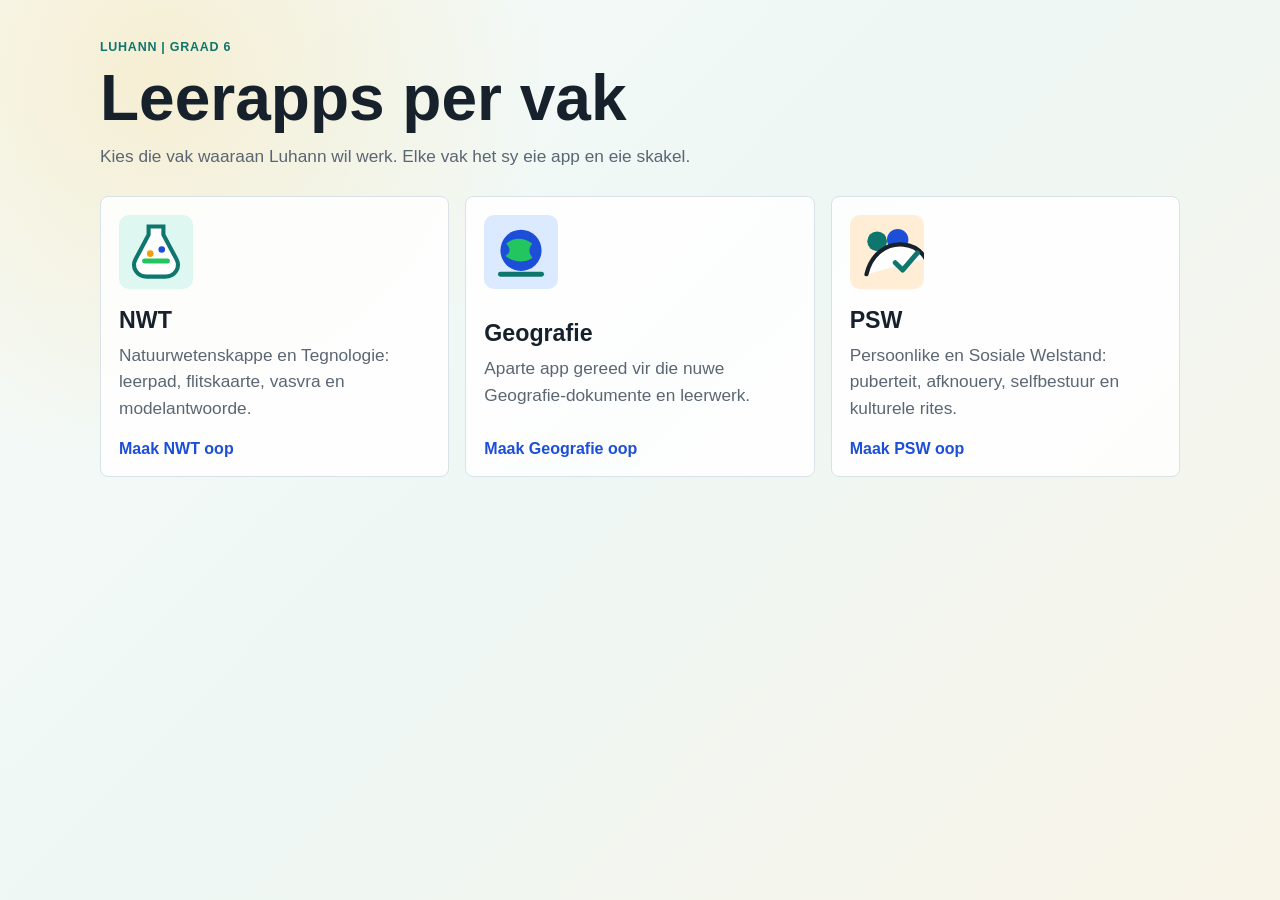
==== commit b35b0835: "Add PSW study app" ====
--- a/index.html
+++ b/index.html
@@ -150,7 +150,22 @@
             <h2>Geografie</h2>
             <p>Aparte app gereed vir die nuwe Geografie-dokumente en leerwerk.</p>
           </div>
-          <span class="status">Gereed vir inhoud</span>
+          <strong>Maak Geografie oop</strong>
+        </a>
+
+        <a class="subject-card" href="psw/">
+          <svg class="icon" viewBox="0 0 90 90" aria-hidden="true">
+            <rect width="90" height="90" rx="12" fill="#ffedd5"></rect>
+            <circle cx="33" cy="32" r="12" fill="#0f766e"></circle>
+            <circle cx="58" cy="30" r="13" fill="#1d4ed8"></circle>
+            <path d="M20 72c6-25 25-38 45-36 12 1 21 7 27 17" fill="#fff" stroke="#17212b" stroke-width="5" stroke-linecap="round"></path>
+            <path d="M55 58l9 9 18-21" fill="none" stroke="#0f766e" stroke-width="6" stroke-linecap="round" stroke-linejoin="round"></path>
+          </svg>
+          <div>
+            <h2>PSW</h2>
+            <p>Persoonlike en Sosiale Welstand: puberteit, afknouery, selfbestuur en kulturele rites.</p>
+          </div>
+          <strong>Maak PSW oop</strong>
         </a>
       </section>
     </main>
